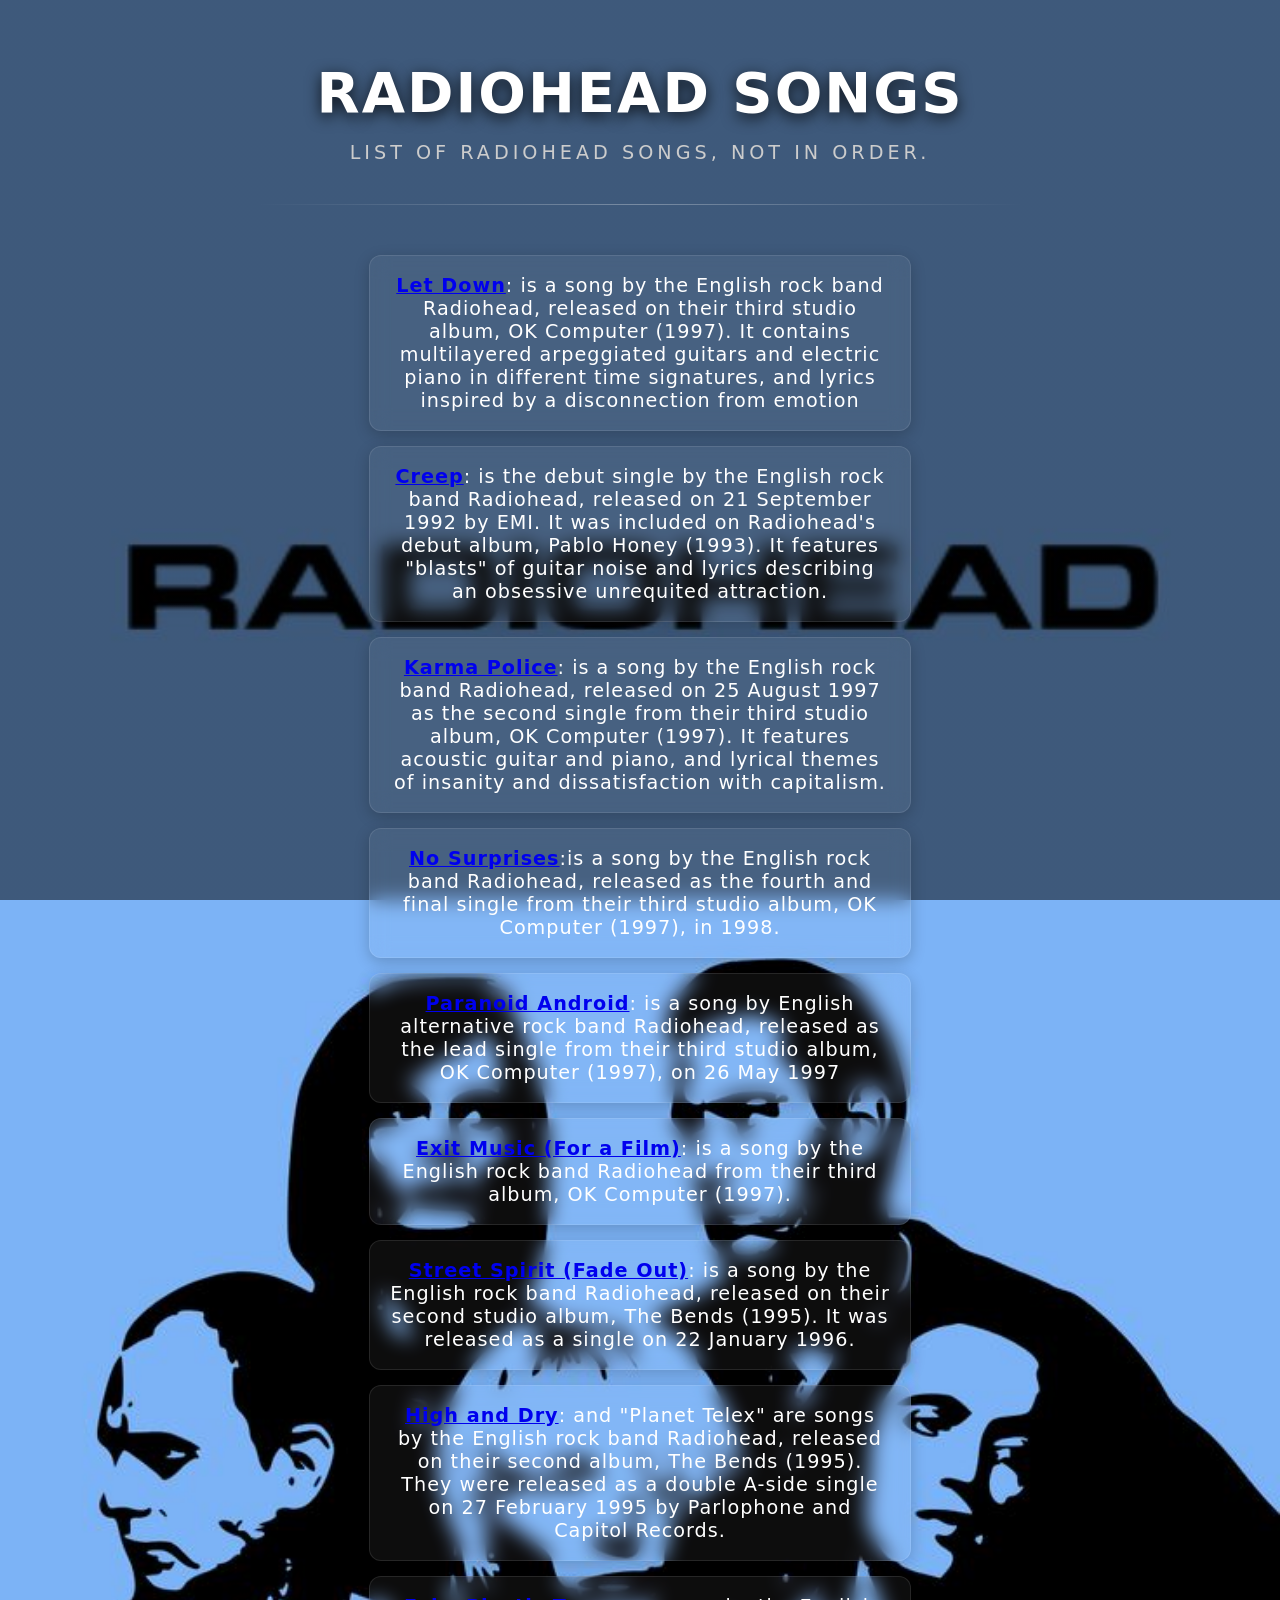
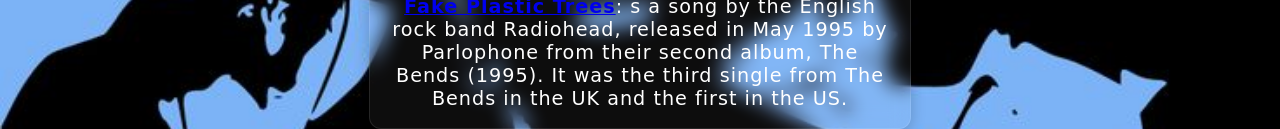
==== index.html @ 6591ab30 "Initialize Radiohead project correctly" ====
<!DOCTYPE html>

<html>

<head>
    <meta charset="UTF-8">
    <meta name="viewport" content="width=device-width, initial-scale=1.0">
    <title>Radiohead songs</title>
    <link rel="stylesheet" href="style.css">
</head>

<body>
    
    <!-- <p>
    <img src="backround_image.jpg" alt="image_on_the_top">
    </p> -->
    <h1>Radiohead songs</h1>
    <h2>List of Radiohead songs, not in order.</h2>
    <hr>
    <p><b><a href="https://youtu.be/-Z_NvVMUcG8?si=pH7vmClVKFViu7AR" target="_blank">Let Down</a></b>: is a song by the English rock band Radiohead, released on their third studio album, OK Computer (1997). It contains multilayered arpeggiated guitars and electric piano in different time signatures, and lyrics inspired by a disconnection from emotion
</p>
    <p><b><a href="https://youtu.be/XFkzRNyygfk?si=QvnfgFlh0Fvcb_DE" target="_blank">Creep</a></b>: is the debut single by the English rock band Radiohead, released on 21 September 1992 by EMI. It was included on Radiohead's debut album, Pablo Honey (1993). It features "blasts" of guitar noise and lyrics describing an obsessive unrequited attraction.
</p>
    <p><b><a href="https://youtu.be/1uYWYWPc9HU?si=YZVM4ucukXgcqo3j" target="_blank">Karma Police</a></b>: is a song by the English rock band Radiohead, released on 25 August 1997 as the second single from their third studio album, OK Computer (1997). It features acoustic guitar and piano, and lyrical themes of insanity and dissatisfaction with capitalism.
</p>
    <p><b><a href="https://youtu.be/u5CVsCnxyXg?si=XOezxIeCn2joPNkT" target="_blank">No Surprises</a></b>:is a song by the English rock band Radiohead, released as the fourth and final single from their third studio album, OK Computer (1997), in 1998.
</p>
    <p><b><a href="https://youtu.be/fHiGbolFFGw?si=DJjSUPk3jTbmVTcQ" target="_blank">Paranoid Android</a></b>: is a song by English alternative rock band Radiohead, released as the lead single from their third studio album, OK Computer (1997), on 26 May 1997
</p>
    <p><b><a href="https://youtu.be/50rlHVe6g9Q?si=mz2Ns3L1k79y1ywi">Exit Music (For a Film)</a></b>: is a song by the English rock band Radiohead from their third album, OK Computer (1997). 
</p>    
    <p><b><a href="https://youtu.be/LCJblaUkkfc?si=uQ-FUQJWf47GFmUM" target="_blank">Street Spirit (Fade Out)</a></b>: is a song by the English rock band Radiohead, released on their second studio album, The Bends (1995). It was released as a single on 22 January 1996.
</p>
    <p><b><a href="https://youtu.be/7qFfFVSerQo?si=4aed-6rovI6a7XaD" target="_blank">High and Dry</a></b>: and "Planet Telex" are songs by the English rock band Radiohead, released on their second album, The Bends (1995). They were released as a double A-side single on 27 February 1995 by Parlophone and Capitol Records.
</p>
    <p><b><a href="https://youtu.be/n5h0qHwNrHk?si=2T6STTktTA27NcgD" target="_blank">Fake Plastic Trees</a></b>: s a song by the English rock band Radiohead, released in May 1995 by Parlophone from their second album, The Bends (1995). It was the third single from The Bends in the UK and the first in the US.
</p>
</body>

</html>
---- style.css ----
html,
body {
    height: 100%;
    margin: 0;
    padding: 0;
}

body {
    background-color: #111; /* Rasm tugaganda tagi qora bo'lib turishi uchun */
    background-image: linear-gradient(rgba(0, 0, 0, 0.5), rgba(0, 0, 0, 0.5)),
        url("backround_image.jpg");
    background-size: 100% auto; /* Rasm eniga 100% sig'adi, bo'yi shunga moslashadi */
    background-repeat: no-repeat;
    background-position: top center;
    /* background-attachment: fixed; olib tashlandi, endi rasm va yozuv birga scroll bo'ladi */
    color: white;
    margin: 0;
    min-height: 100vh;
}
h1 {
    text-align: center;
    font-size: 3.5rem;
    font-weight: 700;
    margin-top: 60px;
    margin-bottom: 10px;
    letter-spacing: 2px;
    text-transform: uppercase;
    text-shadow: 0px 4px 15px rgba(0, 0, 0, 0.8);
    font-family: system-ui, -apple-system, sans-serif;
}

h2 {
    text-align: center;
    font-size: 1.2rem;
    font-weight: 300;
    margin-bottom: 40px;
    color: #cccccc;
    letter-spacing: 4px;
    text-transform: uppercase;
    font-family: system-ui, -apple-system, sans-serif;
}

hr {
    border: 0;
    height: 1px;
    background: linear-gradient(90deg, transparent, rgba(255, 255, 255, 0.3), transparent);
    margin-bottom: 50px;
    width: 60%;
}

p {
    color: #ffffff;
    text-align: center;
    font-size: 1.2rem;
    font-weight: 500;
    font-family: system-ui, -apple-system, sans-serif;
    letter-spacing: 1px;
    
    /* Glassmorphism (oynasimon) effekt */
    background: rgba(255, 255, 255, 0.05);
    backdrop-filter: blur(10px);
    -webkit-backdrop-filter: blur(10px);
    border: 1px solid rgba(255, 255, 255, 0.1);
    
    /* O'lcham va shakl */
    max-width: 500px;
    margin: 15px auto;
    padding: 18px 20px;
    border-radius: 12px;
    
    /* Animatsiyalar */
    transition: all 0.4s cubic-bezier(0.175, 0.885, 0.32, 1.275);
    cursor: pointer;
    box-shadow: 0 4px 15px rgba(0, 0, 0, 0.2);
}

p:hover {
    background: rgba(255, 255, 255, 0.15);
    transform: translateY(-5px) scale(1.03);
    border: 1px solid rgba(255, 255, 255, 0.3);
    box-shadow: 0 15px 30px rgba(0, 0, 0, 0.4);
    color: #fff;
}

/* Scrollbar dizaynini chiroyli qilish */
::-webkit-scrollbar {
    width: 8px;
}
::-webkit-scrollbar-track {
    background: #111; 
}
::-webkit-scrollbar-thumb {
    background: rgba(255, 255, 255, 0.3); 
    border-radius: 4px;
}
::-webkit-scrollbar-thumb:hover {
    background: rgba(255, 255, 255, 0.5); 
}
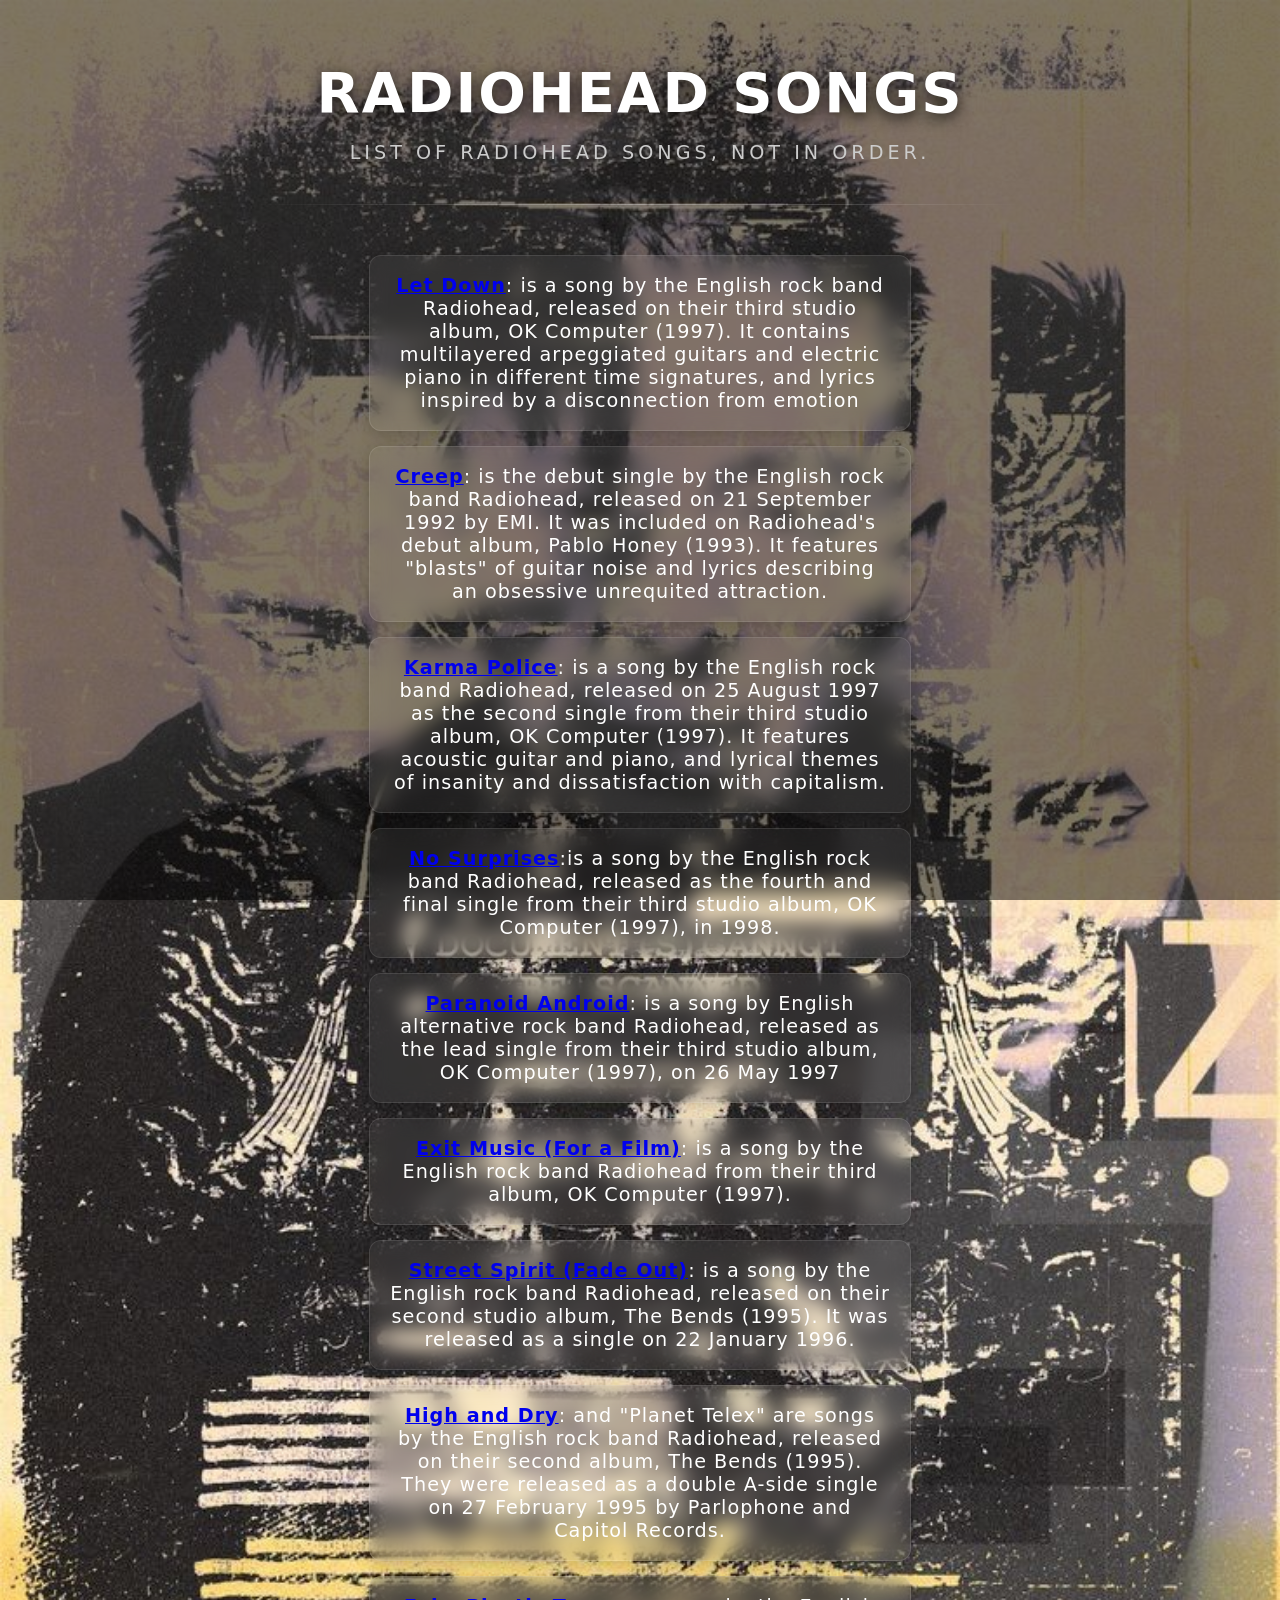
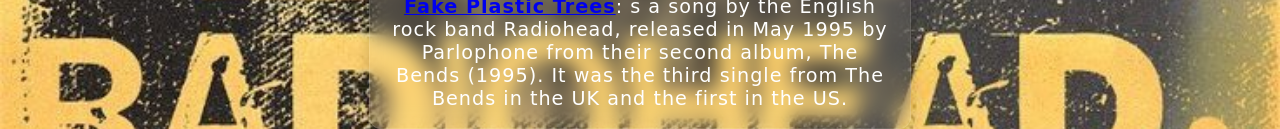
==== commit fca41c6a: "Radiohead" ====
--- a/index.html
+++ b/index.html
@@ -27,7 +27,7 @@
 </p>
     <p><b><a href="https://youtu.be/fHiGbolFFGw?si=DJjSUPk3jTbmVTcQ" target="_blank">Paranoid Android</a></b>: is a song by English alternative rock band Radiohead, released as the lead single from their third studio album, OK Computer (1997), on 26 May 1997
 </p>
-    <p><b><a href="https://youtu.be/50rlHVe6g9Q?si=mz2Ns3L1k79y1ywi">Exit Music (For a Film)</a></b>: is a song by the English rock band Radiohead from their third album, OK Computer (1997). 
+    <p><b><a href="https://youtu.be/50rlHVe6g9Q?si=mz2Ns3L1k79y1ywi" target="_blank">Exit Music (For a Film)</a></b>: is a song by the English rock band Radiohead from their third album, OK Computer (1997). 
 </p>    
     <p><b><a href="https://youtu.be/LCJblaUkkfc?si=uQ-FUQJWf47GFmUM" target="_blank">Street Spirit (Fade Out)</a></b>: is a song by the English rock band Radiohead, released on their second studio album, The Bends (1995). It was released as a single on 22 January 1996.
 </p>
--- a/style.css
+++ b/style.css
@@ -8,7 +8,7 @@
 body {
     background-color: #111; /* Rasm tugaganda tagi qora bo'lib turishi uchun */
     background-image: linear-gradient(rgba(0, 0, 0, 0.5), rgba(0, 0, 0, 0.5)),
-        url("backround_image.jpg");
+        url("background_image.jpg");
     background-size: 100% auto; /* Rasm eniga 100% sig'adi, bo'yi shunga moslashadi */
     background-repeat: no-repeat;
     background-position: top center;
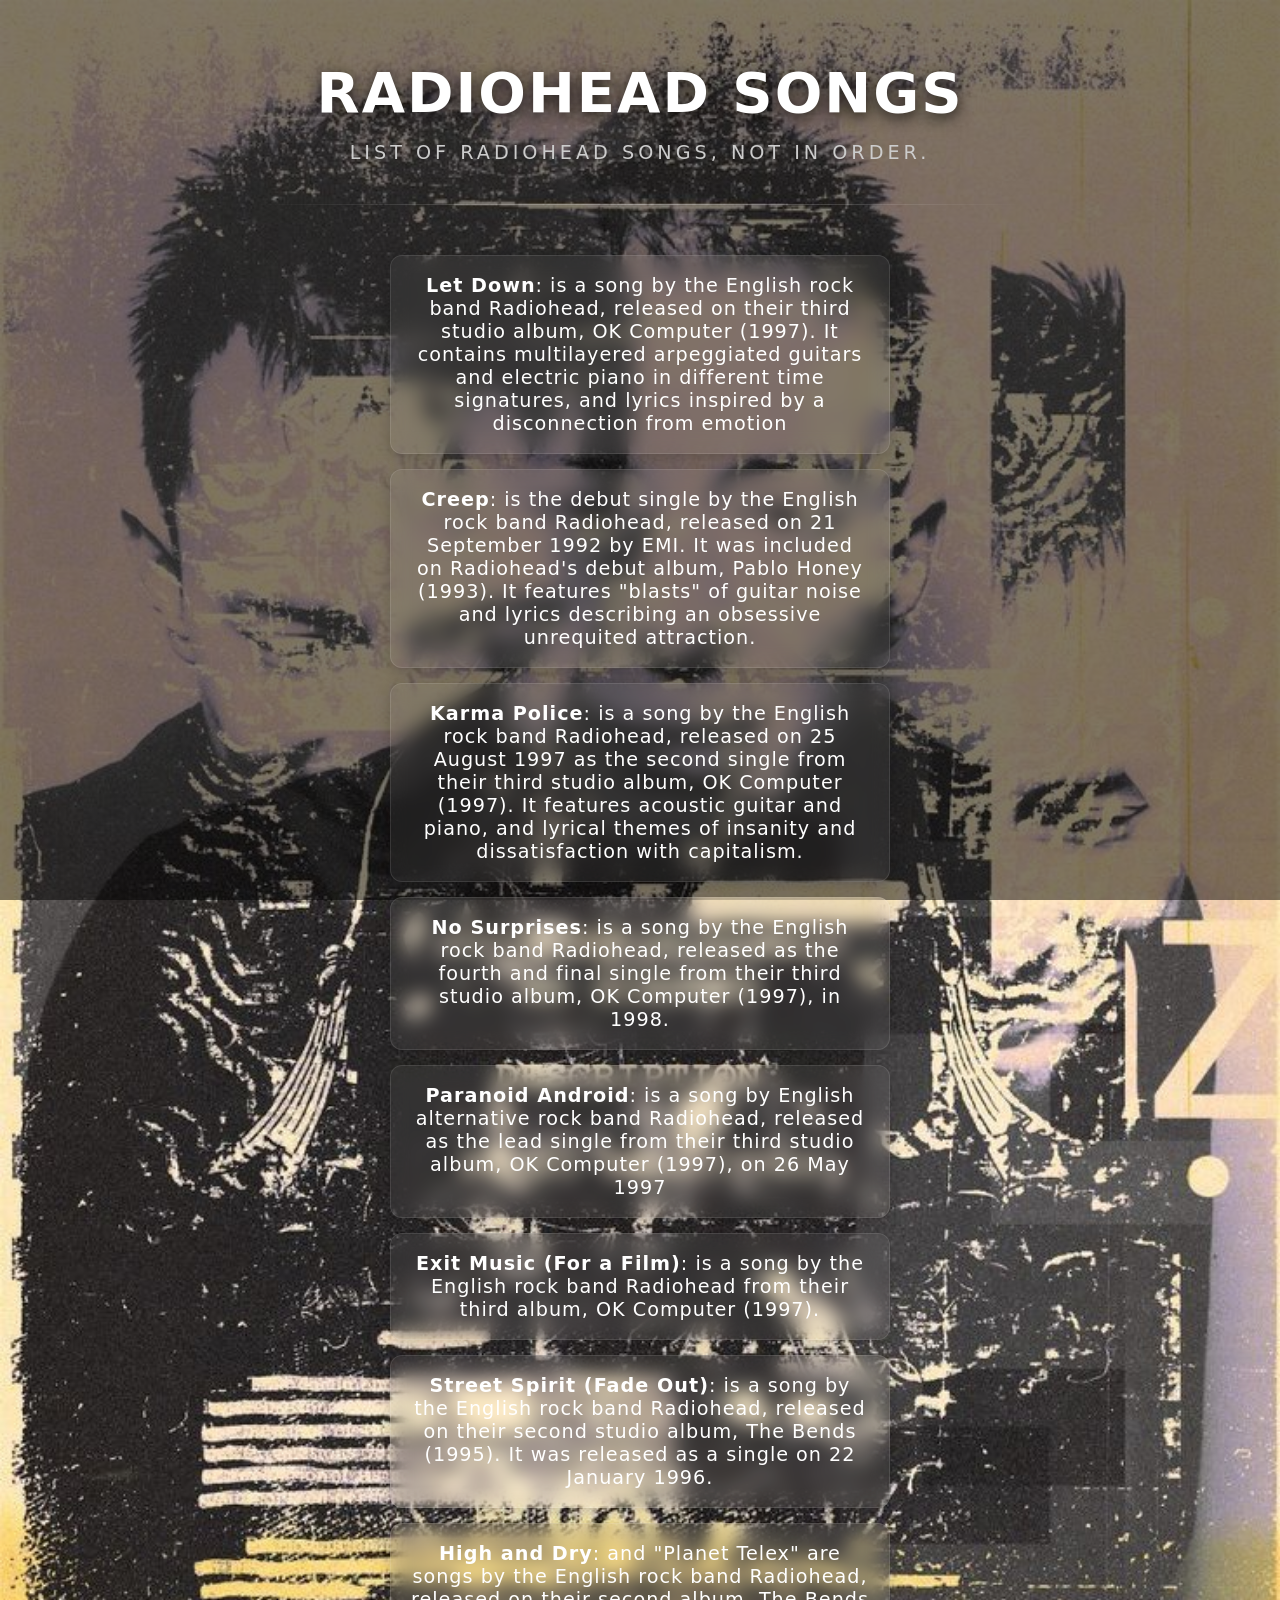
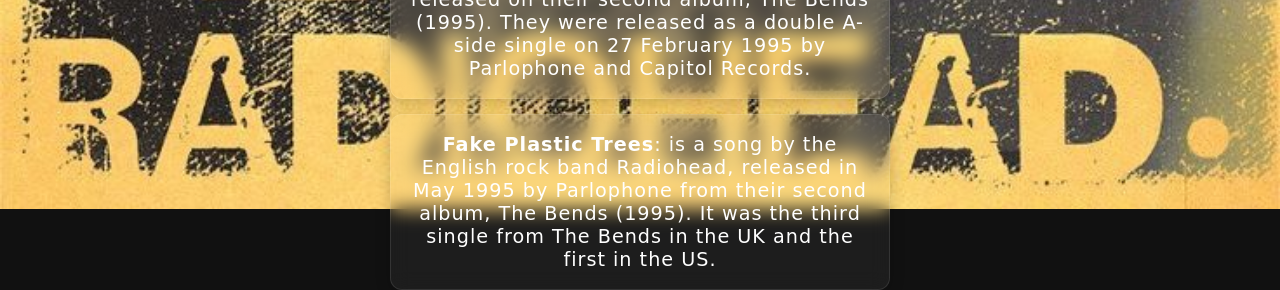
==== commit c15770e9: "Update HTML and CSS: Make entire card clickable with link" ====
--- a/index.html
+++ b/index.html
@@ -17,24 +17,33 @@
     <h1>Radiohead songs</h1>
     <h2>List of Radiohead songs, not in order.</h2>
     <hr>
-    <p><b><a href="https://youtu.be/-Z_NvVMUcG8?si=pH7vmClVKFViu7AR" target="_blank">Let Down</a></b>: is a song by the English rock band Radiohead, released on their third studio album, OK Computer (1997). It contains multilayered arpeggiated guitars and electric piano in different time signatures, and lyrics inspired by a disconnection from emotion
-</p>
-    <p><b><a href="https://youtu.be/XFkzRNyygfk?si=QvnfgFlh0Fvcb_DE" target="_blank">Creep</a></b>: is the debut single by the English rock band Radiohead, released on 21 September 1992 by EMI. It was included on Radiohead's debut album, Pablo Honey (1993). It features "blasts" of guitar noise and lyrics describing an obsessive unrequited attraction.
-</p>
-    <p><b><a href="https://youtu.be/1uYWYWPc9HU?si=YZVM4ucukXgcqo3j" target="_blank">Karma Police</a></b>: is a song by the English rock band Radiohead, released on 25 August 1997 as the second single from their third studio album, OK Computer (1997). It features acoustic guitar and piano, and lyrical themes of insanity and dissatisfaction with capitalism.
-</p>
-    <p><b><a href="https://youtu.be/u5CVsCnxyXg?si=XOezxIeCn2joPNkT" target="_blank">No Surprises</a></b>:is a song by the English rock band Radiohead, released as the fourth and final single from their third studio album, OK Computer (1997), in 1998.
-</p>
-    <p><b><a href="https://youtu.be/fHiGbolFFGw?si=DJjSUPk3jTbmVTcQ" target="_blank">Paranoid Android</a></b>: is a song by English alternative rock band Radiohead, released as the lead single from their third studio album, OK Computer (1997), on 26 May 1997
-</p>
-    <p><b><a href="https://youtu.be/50rlHVe6g9Q?si=mz2Ns3L1k79y1ywi" target="_blank">Exit Music (For a Film)</a></b>: is a song by the English rock band Radiohead from their third album, OK Computer (1997). 
-</p>    
-    <p><b><a href="https://youtu.be/LCJblaUkkfc?si=uQ-FUQJWf47GFmUM" target="_blank">Street Spirit (Fade Out)</a></b>: is a song by the English rock band Radiohead, released on their second studio album, The Bends (1995). It was released as a single on 22 January 1996.
-</p>
-    <p><b><a href="https://youtu.be/7qFfFVSerQo?si=4aed-6rovI6a7XaD" target="_blank">High and Dry</a></b>: and "Planet Telex" are songs by the English rock band Radiohead, released on their second album, The Bends (1995). They were released as a double A-side single on 27 February 1995 by Parlophone and Capitol Records.
-</p>
-    <p><b><a href="https://youtu.be/n5h0qHwNrHk?si=2T6STTktTA27NcgD" target="_blank">Fake Plastic Trees</a></b>: s a song by the English rock band Radiohead, released in May 1995 by Parlophone from their second album, The Bends (1995). It was the third single from The Bends in the UK and the first in the US.
-</p>
+    <a href="https://youtu.be/-Z_NvVMUcG8?si=pH7vmClVKFViu7AR" target="_blank" class="song-card">
+        <p><b>Let Down</b>: is a song by the English rock band Radiohead, released on their third studio album, OK Computer (1997). It contains multilayered arpeggiated guitars and electric piano in different time signatures, and lyrics inspired by a disconnection from emotion</p>
+    </a>
+    <a href="https://youtu.be/XFkzRNyygfk?si=QvnfgFlh0Fvcb_DE" target="_blank" class="song-card">
+        <p><b>Creep</b>: is the debut single by the English rock band Radiohead, released on 21 September 1992 by EMI. It was included on Radiohead's debut album, Pablo Honey (1993). It features "blasts" of guitar noise and lyrics describing an obsessive unrequited attraction.</p>
+    </a>
+    <a href="https://youtu.be/1uYWYWPc9HU?si=YZVM4ucukXgcqo3j" target="_blank" class="song-card">
+        <p><b>Karma Police</b>: is a song by the English rock band Radiohead, released on 25 August 1997 as the second single from their third studio album, OK Computer (1997). It features acoustic guitar and piano, and lyrical themes of insanity and dissatisfaction with capitalism.</p>
+    </a>
+    <a href="https://youtu.be/u5CVsCnxyXg?si=XOezxIeCn2joPNkT" target="_blank" class="song-card">
+        <p><b>No Surprises</b>: is a song by the English rock band Radiohead, released as the fourth and final single from their third studio album, OK Computer (1997), in 1998.</p>
+    </a>
+    <a href="https://youtu.be/fHiGbolFFGw?si=DJjSUPk3jTbmVTcQ" target="_blank" class="song-card">
+        <p><b>Paranoid Android</b>: is a song by English alternative rock band Radiohead, released as the lead single from their third studio album, OK Computer (1997), on 26 May 1997</p>
+    </a>
+    <a href="https://youtu.be/50rlHVe6g9Q?si=mz2Ns3L1k79y1ywi" target="_blank" class="song-card">
+        <p><b>Exit Music (For a Film)</b>: is a song by the English rock band Radiohead from their third album, OK Computer (1997).</p>
+    </a>
+    <a href="https://youtu.be/LCJblaUkkfc?si=uQ-FUQJWf47GFmUM" target="_blank" class="song-card">
+        <p><b>Street Spirit (Fade Out)</b>: is a song by the English rock band Radiohead, released on their second studio album, The Bends (1995). It was released as a single on 22 January 1996.</p>
+    </a>
+    <a href="https://youtu.be/7qFfFVSerQo?si=4aed-6rovI6a7XaD" target="_blank" class="song-card">
+        <p><b>High and Dry</b>: and "Planet Telex" are songs by the English rock band Radiohead, released on their second album, The Bends (1995). They were released as a double A-side single on 27 February 1995 by Parlophone and Capitol Records.</p>
+    </a>
+    <a href="https://youtu.be/n5h0qHwNrHk?si=2T6STTktTA27NcgD" target="_blank" class="song-card">
+        <p><b>Fake Plastic Trees</b>: is a song by the English rock band Radiohead, released in May 1995 by Parlophone from their second album, The Bends (1995). It was the third single from The Bends in the UK and the first in the US.</p>
+    </a>
 </body>
 
 </html>
--- a/style.css
+++ b/style.css
@@ -48,6 +48,21 @@
     width: 60%;
 }
 
+.song-card {
+    display: block;
+    text-decoration: none;
+    color: inherit;
+    max-width: 500px;
+    margin: 15px auto;
+    border-radius: 12px;
+    transition: all 0.4s cubic-bezier(0.175, 0.885, 0.32, 1.275);
+    cursor: pointer;
+}
+
+.song-card:hover {
+    transform: translateY(-5px) scale(1.03);
+}
+
 p {
     color: #ffffff;
     text-align: center;
@@ -63,20 +78,17 @@
     border: 1px solid rgba(255, 255, 255, 0.1);
     
     /* O'lcham va shakl */
-    max-width: 500px;
-    margin: 15px auto;
+    margin: 0;
     padding: 18px 20px;
     border-radius: 12px;
     
     /* Animatsiyalar */
     transition: all 0.4s cubic-bezier(0.175, 0.885, 0.32, 1.275);
-    cursor: pointer;
     box-shadow: 0 4px 15px rgba(0, 0, 0, 0.2);
 }
 
-p:hover {
+.song-card:hover p {
     background: rgba(255, 255, 255, 0.15);
-    transform: translateY(-5px) scale(1.03);
     border: 1px solid rgba(255, 255, 255, 0.3);
     box-shadow: 0 15px 30px rgba(0, 0, 0, 0.4);
     color: #fff;
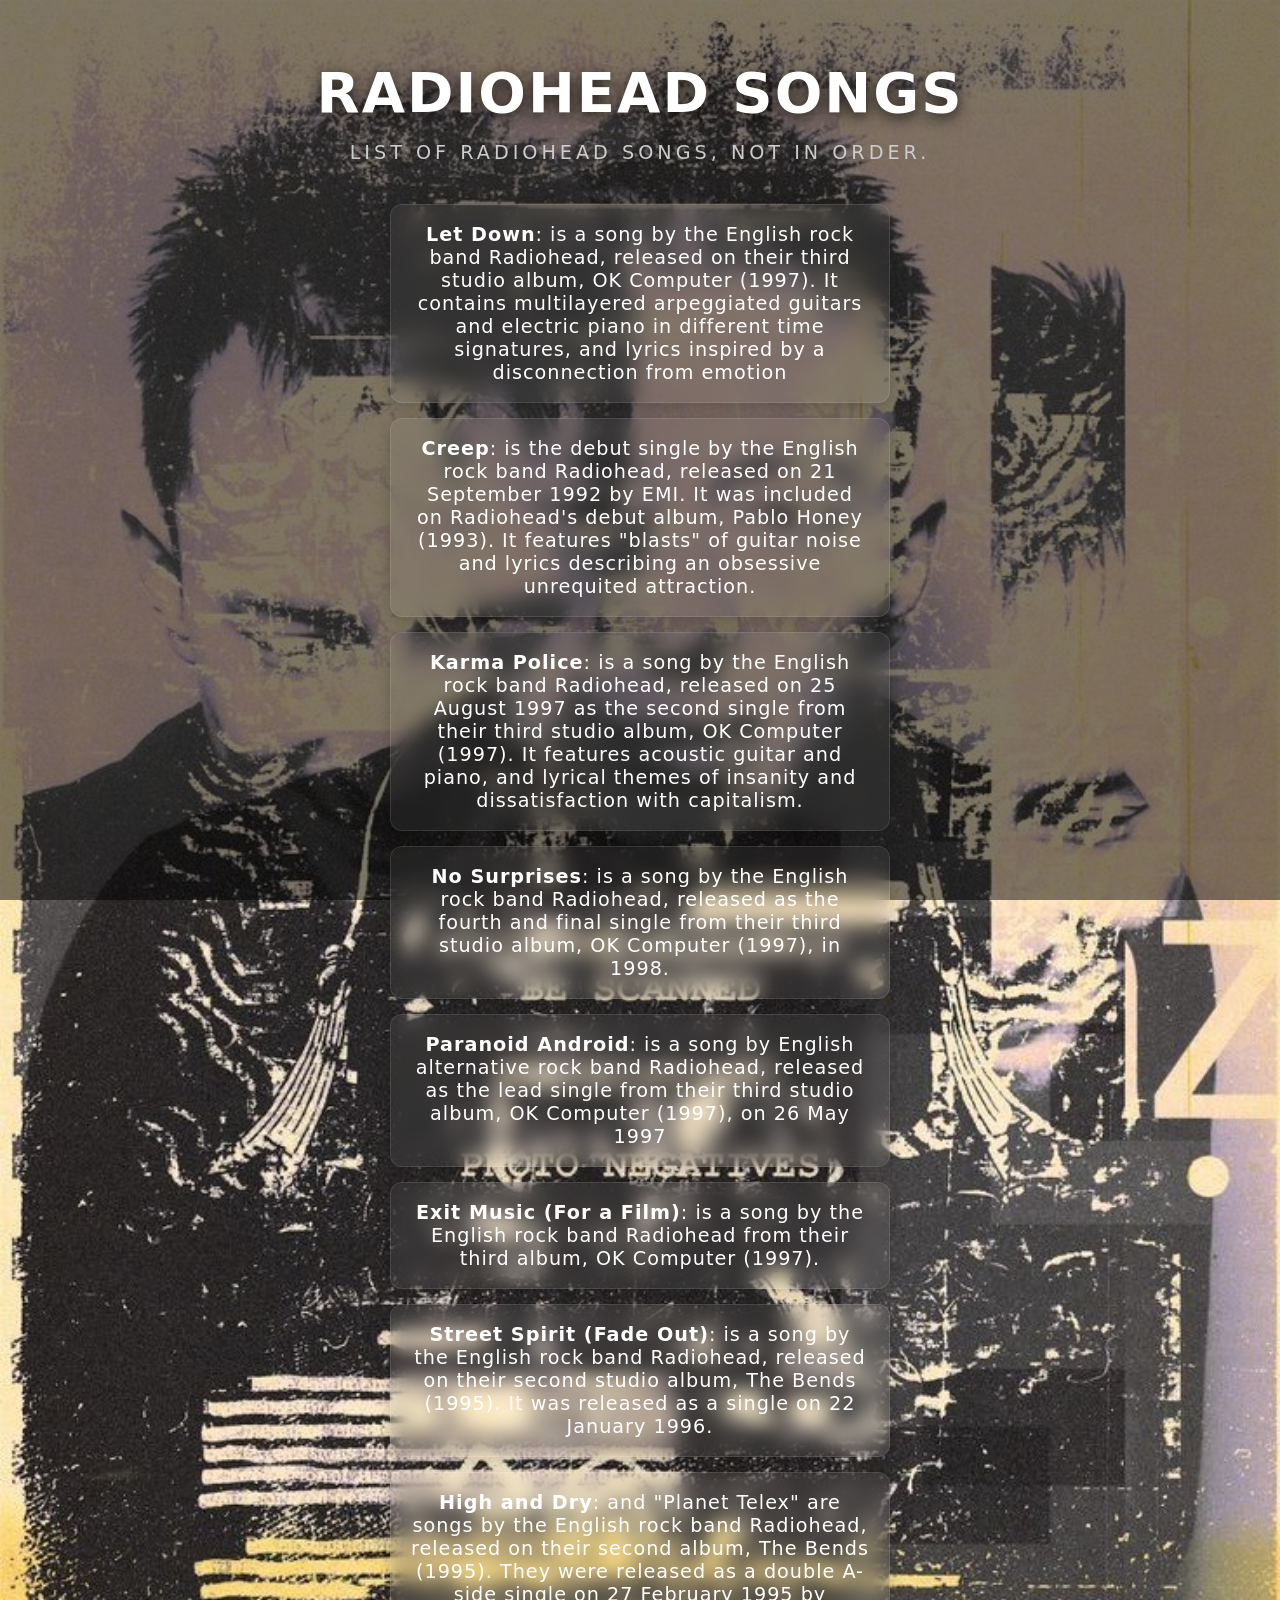
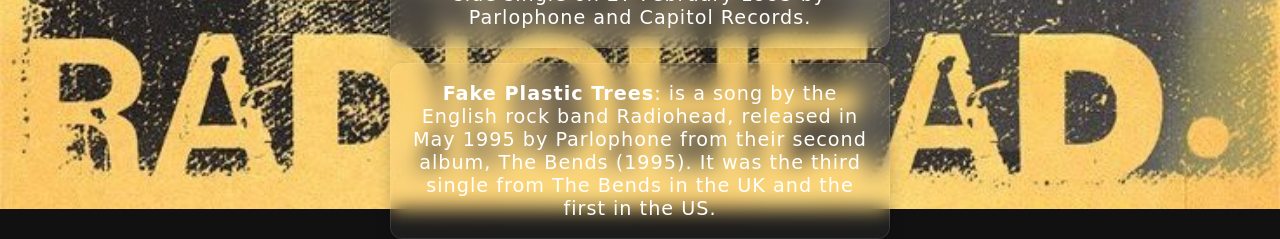
==== commit 1ce7a64d: "Remove horizontal line (hr element) from page" ====
--- a/index.html
+++ b/index.html
@@ -16,7 +16,6 @@
     </p> -->
     <h1>Radiohead songs</h1>
     <h2>List of Radiohead songs, not in order.</h2>
-    <hr>
     <a href="https://youtu.be/-Z_NvVMUcG8?si=pH7vmClVKFViu7AR" target="_blank" class="song-card">
         <p><b>Let Down</b>: is a song by the English rock band Radiohead, released on their third studio album, OK Computer (1997). It contains multilayered arpeggiated guitars and electric piano in different time signatures, and lyrics inspired by a disconnection from emotion</p>
     </a>
--- a/style.css
+++ b/style.css
@@ -38,14 +38,6 @@
     letter-spacing: 4px;
     text-transform: uppercase;
     font-family: system-ui, -apple-system, sans-serif;
-}
-
-hr {
-    border: 0;
-    height: 1px;
-    background: linear-gradient(90deg, transparent, rgba(255, 255, 255, 0.3), transparent);
-    margin-bottom: 50px;
-    width: 60%;
 }
 
 .song-card {
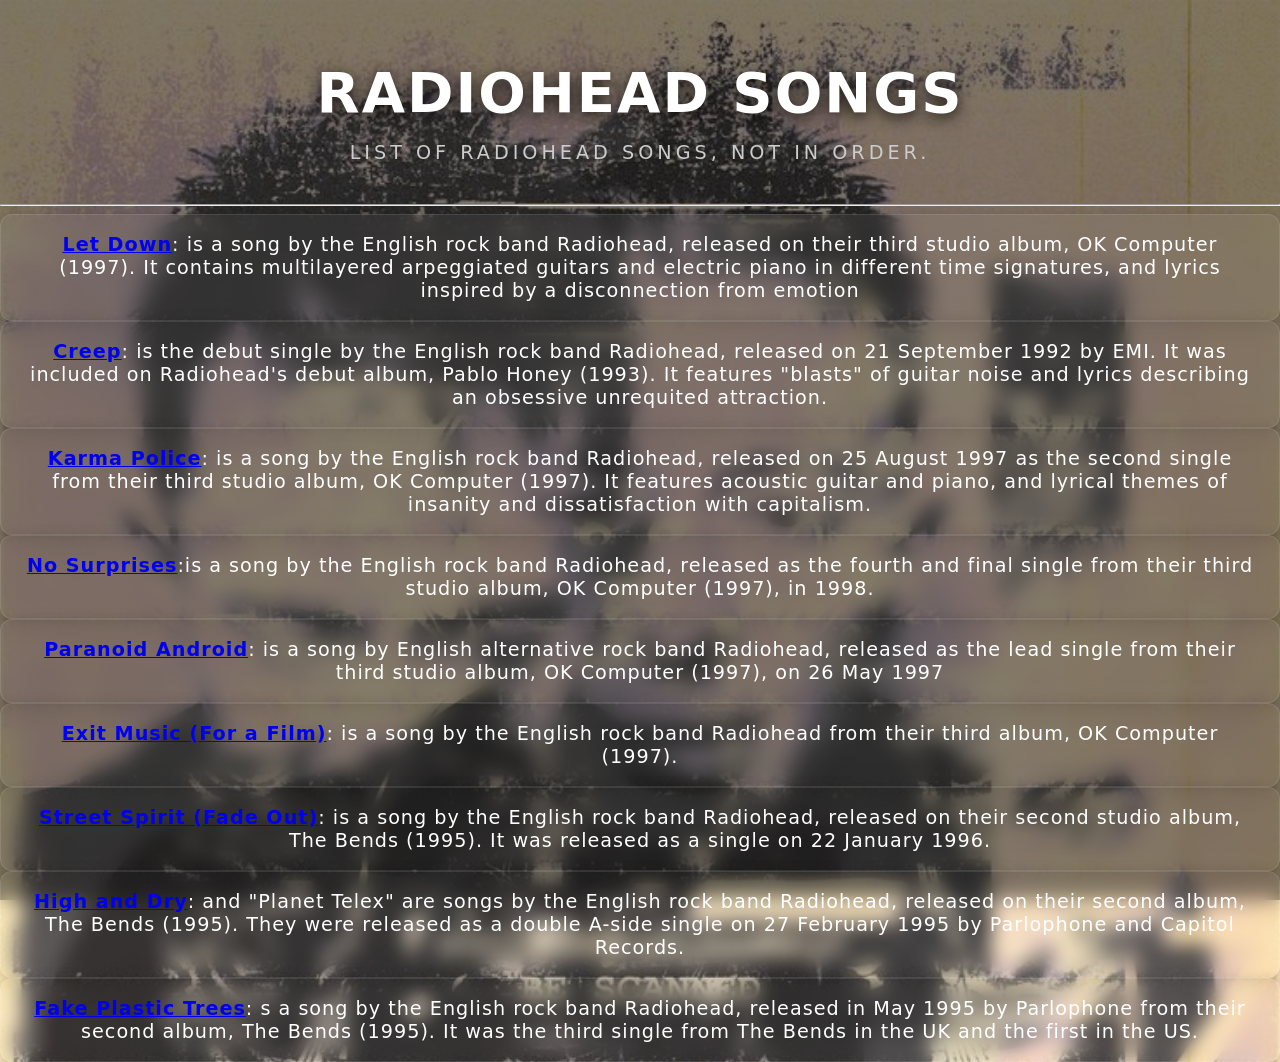
==== commit 0aca9270: "changed something" ====
--- a/index.html
+++ b/index.html
@@ -16,33 +16,25 @@
     </p> -->
     <h1>Radiohead songs</h1>
     <h2>List of Radiohead songs, not in order.</h2>
-    <a href="https://youtu.be/-Z_NvVMUcG8?si=pH7vmClVKFViu7AR" target="_blank" class="song-card">
-        <p><b>Let Down</b>: is a song by the English rock band Radiohead, released on their third studio album, OK Computer (1997). It contains multilayered arpeggiated guitars and electric piano in different time signatures, and lyrics inspired by a disconnection from emotion</p>
-    </a>
-    <a href="https://youtu.be/XFkzRNyygfk?si=QvnfgFlh0Fvcb_DE" target="_blank" class="song-card">
-        <p><b>Creep</b>: is the debut single by the English rock band Radiohead, released on 21 September 1992 by EMI. It was included on Radiohead's debut album, Pablo Honey (1993). It features "blasts" of guitar noise and lyrics describing an obsessive unrequited attraction.</p>
-    </a>
-    <a href="https://youtu.be/1uYWYWPc9HU?si=YZVM4ucukXgcqo3j" target="_blank" class="song-card">
-        <p><b>Karma Police</b>: is a song by the English rock band Radiohead, released on 25 August 1997 as the second single from their third studio album, OK Computer (1997). It features acoustic guitar and piano, and lyrical themes of insanity and dissatisfaction with capitalism.</p>
-    </a>
-    <a href="https://youtu.be/u5CVsCnxyXg?si=XOezxIeCn2joPNkT" target="_blank" class="song-card">
-        <p><b>No Surprises</b>: is a song by the English rock band Radiohead, released as the fourth and final single from their third studio album, OK Computer (1997), in 1998.</p>
-    </a>
-    <a href="https://youtu.be/fHiGbolFFGw?si=DJjSUPk3jTbmVTcQ" target="_blank" class="song-card">
-        <p><b>Paranoid Android</b>: is a song by English alternative rock band Radiohead, released as the lead single from their third studio album, OK Computer (1997), on 26 May 1997</p>
-    </a>
-    <a href="https://youtu.be/50rlHVe6g9Q?si=mz2Ns3L1k79y1ywi" target="_blank" class="song-card">
-        <p><b>Exit Music (For a Film)</b>: is a song by the English rock band Radiohead from their third album, OK Computer (1997).</p>
-    </a>
-    <a href="https://youtu.be/LCJblaUkkfc?si=uQ-FUQJWf47GFmUM" target="_blank" class="song-card">
-        <p><b>Street Spirit (Fade Out)</b>: is a song by the English rock band Radiohead, released on their second studio album, The Bends (1995). It was released as a single on 22 January 1996.</p>
-    </a>
-    <a href="https://youtu.be/7qFfFVSerQo?si=4aed-6rovI6a7XaD" target="_blank" class="song-card">
-        <p><b>High and Dry</b>: and "Planet Telex" are songs by the English rock band Radiohead, released on their second album, The Bends (1995). They were released as a double A-side single on 27 February 1995 by Parlophone and Capitol Records.</p>
-    </a>
-    <a href="https://youtu.be/n5h0qHwNrHk?si=2T6STTktTA27NcgD" target="_blank" class="song-card">
-        <p><b>Fake Plastic Trees</b>: is a song by the English rock band Radiohead, released in May 1995 by Parlophone from their second album, The Bends (1995). It was the third single from The Bends in the UK and the first in the US.</p>
-    </a>
+    <hr>
+    <p><b><a href="https://youtu.be/-Z_NvVMUcG8?si=pH7vmClVKFViu7AR" target="_blank">Let Down</a></b>: is a song by the English rock band Radiohead, released on their third studio album, OK Computer (1997). It contains multilayered arpeggiated guitars and electric piano in different time signatures, and lyrics inspired by a disconnection from emotion
+</p>
+    <p><b><a href="https://youtu.be/XFkzRNyygfk?si=QvnfgFlh0Fvcb_DE" target="_blank">Creep</a></b>: is the debut single by the English rock band Radiohead, released on 21 September 1992 by EMI. It was included on Radiohead's debut album, Pablo Honey (1993). It features "blasts" of guitar noise and lyrics describing an obsessive unrequited attraction.
+</p>
+    <p><b><a href="https://youtu.be/1uYWYWPc9HU?si=YZVM4ucukXgcqo3j" target="_blank">Karma Police</a></b>: is a song by the English rock band Radiohead, released on 25 August 1997 as the second single from their third studio album, OK Computer (1997). It features acoustic guitar and piano, and lyrical themes of insanity and dissatisfaction with capitalism.
+</p>
+    <p><b><a href="https://youtu.be/u5CVsCnxyXg?si=XOezxIeCn2joPNkT" target="_blank">No Surprises</a></b>:is a song by the English rock band Radiohead, released as the fourth and final single from their third studio album, OK Computer (1997), in 1998.
+</p>
+    <p><b><a href="https://youtu.be/fHiGbolFFGw?si=DJjSUPk3jTbmVTcQ" target="_blank">Paranoid Android</a></b>: is a song by English alternative rock band Radiohead, released as the lead single from their third studio album, OK Computer (1997), on 26 May 1997
+</p>
+    <p><b><a href="https://youtu.be/50rlHVe6g9Q?si=mz2Ns3L1k79y1ywi">Exit Music (For a Film)</a></b>: is a song by the English rock band Radiohead from their third album, OK Computer (1997). 
+</p>    
+    <p><b><a href="https://youtu.be/LCJblaUkkfc?si=uQ-FUQJWf47GFmUM" target="_blank">Street Spirit (Fade Out)</a></b>: is a song by the English rock band Radiohead, released on their second studio album, The Bends (1995). It was released as a single on 22 January 1996.
+</p>
+    <p><b><a href="https://youtu.be/7qFfFVSerQo?si=4aed-6rovI6a7XaD" target="_blank">High and Dry</a></b>: and "Planet Telex" are songs by the English rock band Radiohead, released on their second album, The Bends (1995). They were released as a double A-side single on 27 February 1995 by Parlophone and Capitol Records.
+</p>
+    <p><b><a href="https://youtu.be/n5h0qHwNrHk?si=2T6STTktTA27NcgD" target="_blank">Fake Plastic Trees</a></b>: s a song by the English rock band Radiohead, released in May 1995 by Parlophone from their second album, The Bends (1995). It was the third single from The Bends in the UK and the first in the US.
+</p>
 </body>
 
 </html>
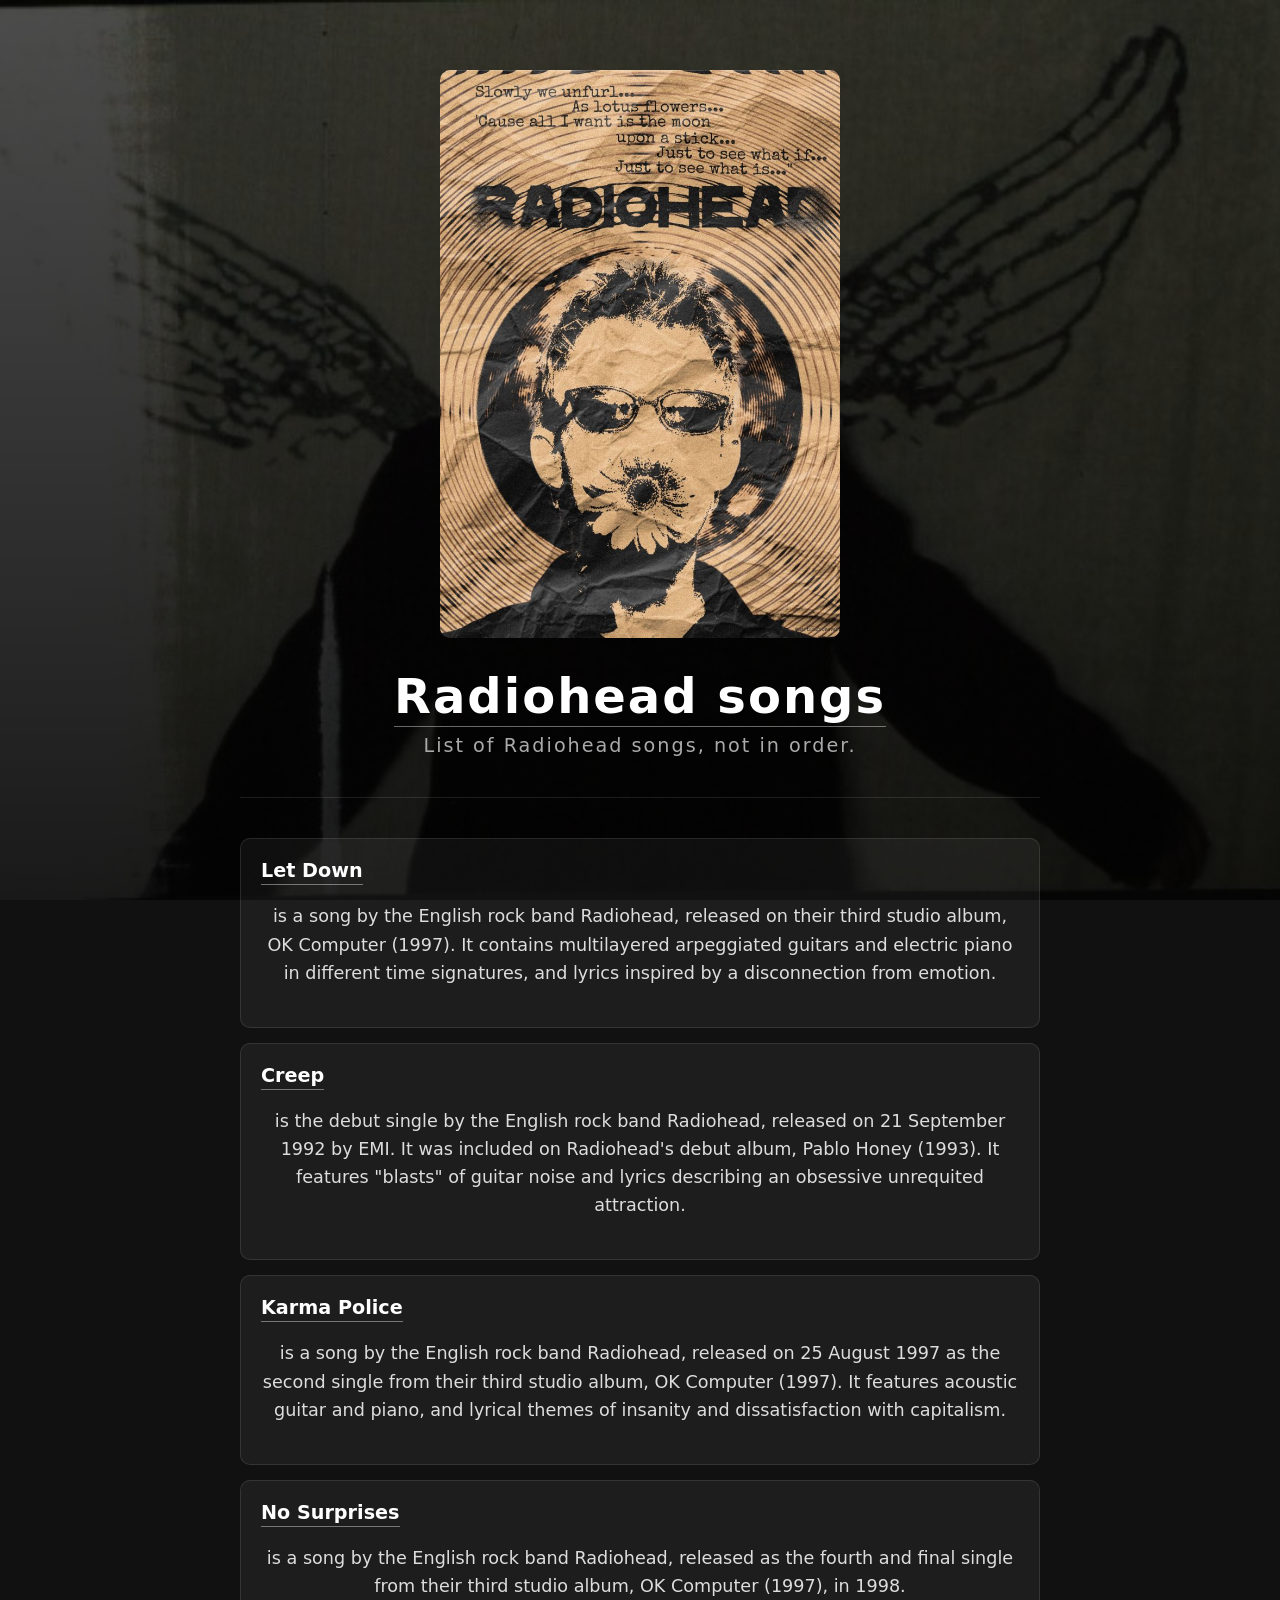
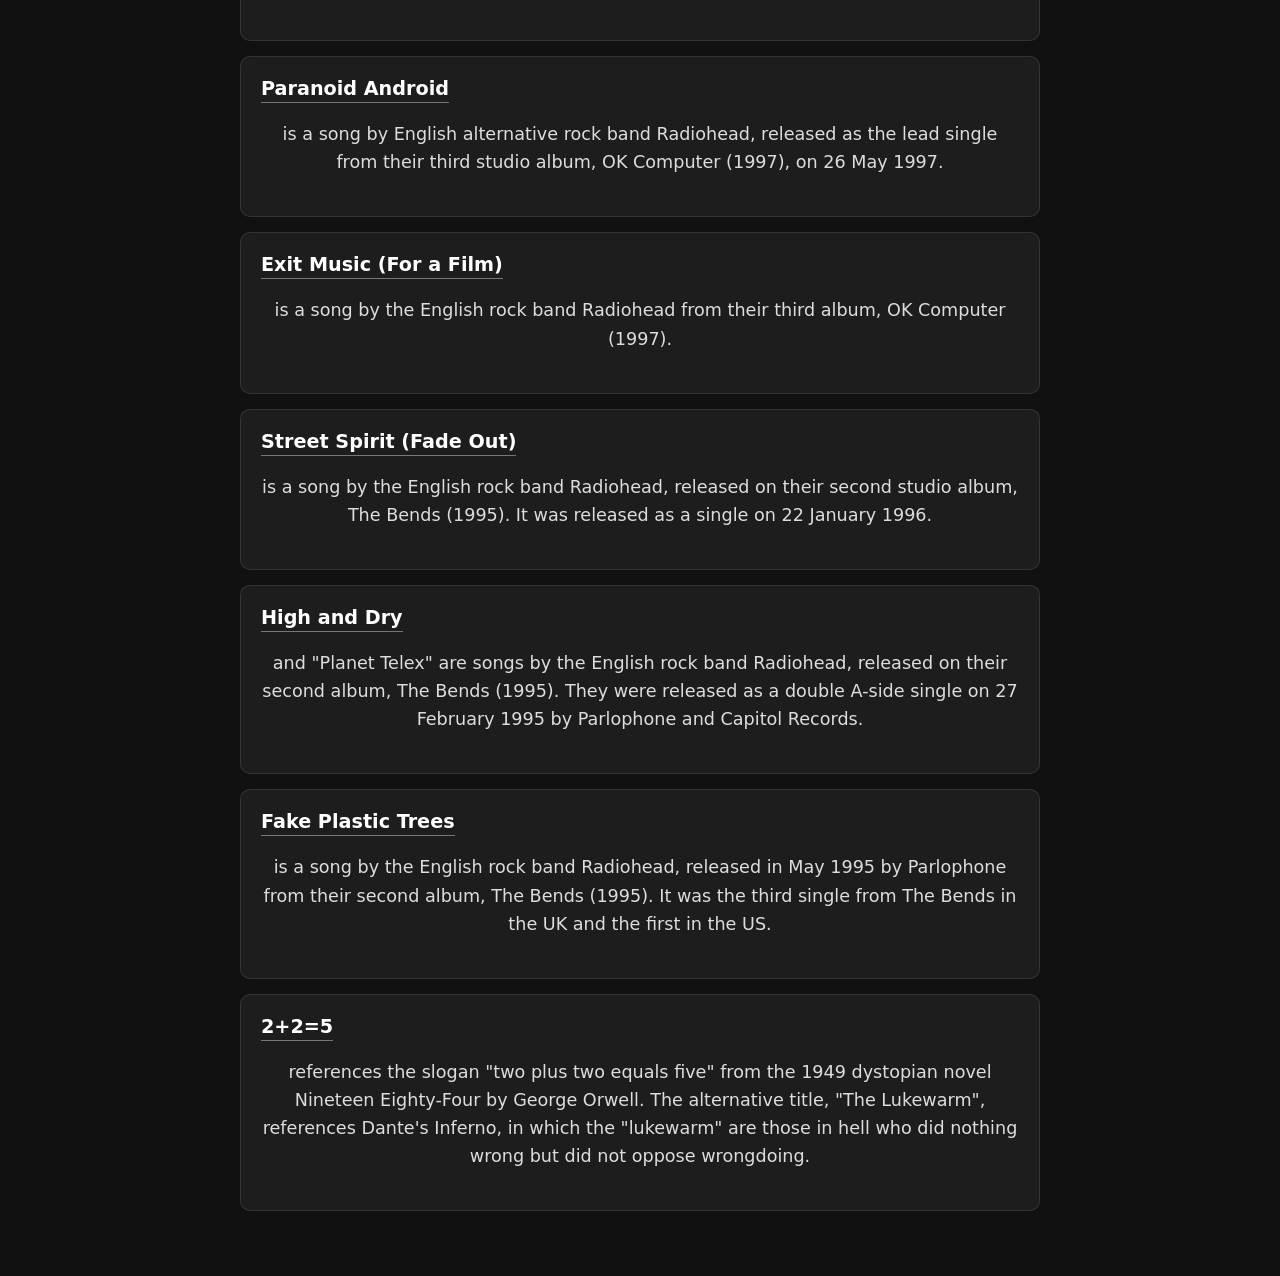
==== commit b7068b33: "........." ====
--- a/index.html
+++ b/index.html
@@ -1,40 +1,181 @@
-<!DOCTYPE html>
+<!doctype html>
+<html lang="en">
+  <head>
+    <meta charset="UTF-8" />
+    <meta name="viewport" content="width=device-width, initial-scale=1.0" />
+    <title>Radiohead songs</title>
+    <link rel="stylesheet" href="style.css" />
+  </head>
 
-<html>
+  <body>
+    <p>
+      <img src="poster.jpg" alt="image_on_the_top" />
+    </p>
+    <h1><a href="radiohead.html" target="_blank">Radiohead songs</a></h1>
+    <h2>List of Radiohead songs, not in order.</h2>
+    <hr />
 
-<head>
-    <meta charset="UTF-8">
-    <meta name="viewport" content="width=device-width, initial-scale=1.0">
-    <title>Radiohead songs</title>
-    <link rel="stylesheet" href="style.css">
-</head>
+    <article class="song">
+      <h3>
+        <a
+          href="https://youtu.be/-Z_NvVMUcG8?si=pH7vmClVKFViu7AR"
+          target="_blank"
+          rel="noopener noreferrer"
+          >Let Down</a
+        >
+      </h3>
+      <p>
+        is a song by the English rock band Radiohead, released on their third
+        studio album, OK Computer (1997). It contains multilayered arpeggiated
+        guitars and electric piano in different time signatures, and lyrics
+        inspired by a disconnection from emotion.
+      </p>
+    </article>
 
-<body>
-    
-    <!-- <p>
-    <img src="backround_image.jpg" alt="image_on_the_top">
-    </p> -->
-    <h1>Radiohead songs</h1>
-    <h2>List of Radiohead songs, not in order.</h2>
-    <hr>
-    <p><b><a href="https://youtu.be/-Z_NvVMUcG8?si=pH7vmClVKFViu7AR" target="_blank">Let Down</a></b>: is a song by the English rock band Radiohead, released on their third studio album, OK Computer (1997). It contains multilayered arpeggiated guitars and electric piano in different time signatures, and lyrics inspired by a disconnection from emotion
-</p>
-    <p><b><a href="https://youtu.be/XFkzRNyygfk?si=QvnfgFlh0Fvcb_DE" target="_blank">Creep</a></b>: is the debut single by the English rock band Radiohead, released on 21 September 1992 by EMI. It was included on Radiohead's debut album, Pablo Honey (1993). It features "blasts" of guitar noise and lyrics describing an obsessive unrequited attraction.
-</p>
-    <p><b><a href="https://youtu.be/1uYWYWPc9HU?si=YZVM4ucukXgcqo3j" target="_blank">Karma Police</a></b>: is a song by the English rock band Radiohead, released on 25 August 1997 as the second single from their third studio album, OK Computer (1997). It features acoustic guitar and piano, and lyrical themes of insanity and dissatisfaction with capitalism.
-</p>
-    <p><b><a href="https://youtu.be/u5CVsCnxyXg?si=XOezxIeCn2joPNkT" target="_blank">No Surprises</a></b>:is a song by the English rock band Radiohead, released as the fourth and final single from their third studio album, OK Computer (1997), in 1998.
-</p>
-    <p><b><a href="https://youtu.be/fHiGbolFFGw?si=DJjSUPk3jTbmVTcQ" target="_blank">Paranoid Android</a></b>: is a song by English alternative rock band Radiohead, released as the lead single from their third studio album, OK Computer (1997), on 26 May 1997
-</p>
-    <p><b><a href="https://youtu.be/50rlHVe6g9Q?si=mz2Ns3L1k79y1ywi">Exit Music (For a Film)</a></b>: is a song by the English rock band Radiohead from their third album, OK Computer (1997). 
-</p>    
-    <p><b><a href="https://youtu.be/LCJblaUkkfc?si=uQ-FUQJWf47GFmUM" target="_blank">Street Spirit (Fade Out)</a></b>: is a song by the English rock band Radiohead, released on their second studio album, The Bends (1995). It was released as a single on 22 January 1996.
-</p>
-    <p><b><a href="https://youtu.be/7qFfFVSerQo?si=4aed-6rovI6a7XaD" target="_blank">High and Dry</a></b>: and "Planet Telex" are songs by the English rock band Radiohead, released on their second album, The Bends (1995). They were released as a double A-side single on 27 February 1995 by Parlophone and Capitol Records.
-</p>
-    <p><b><a href="https://youtu.be/n5h0qHwNrHk?si=2T6STTktTA27NcgD" target="_blank">Fake Plastic Trees</a></b>: s a song by the English rock band Radiohead, released in May 1995 by Parlophone from their second album, The Bends (1995). It was the third single from The Bends in the UK and the first in the US.
-</p>
-</body>
+    <article class="song">
+      <h3>
+        <a
+          href="https://youtu.be/XFkzRNyygfk?si=QvnfgFlh0Fvcb_DE"
+          target="_blank"
+          rel="noopener noreferrer"
+          >Creep</a
+        >
+      </h3>
+      <p>
+        is the debut single by the English rock band Radiohead, released on 21
+        September 1992 by EMI. It was included on Radiohead's debut album, Pablo
+        Honey (1993). It features "blasts" of guitar noise and lyrics describing
+        an obsessive unrequited attraction.
+      </p>
+    </article>
 
-</html>+    <article class="song">
+      <h3>
+        <a
+          href="https://youtu.be/1uYWYWPc9HU?si=YZVM4ucukXgcqo3j"
+          target="_blank"
+          rel="noopener noreferrer"
+          >Karma Police</a
+        >
+      </h3>
+      <p>
+        is a song by the English rock band Radiohead, released on 25 August 1997
+        as the second single from their third studio album, OK Computer (1997).
+        It features acoustic guitar and piano, and lyrical themes of insanity
+        and dissatisfaction with capitalism.
+      </p>
+    </article>
+
+    <article class="song">
+      <h3>
+        <a
+          href="https://youtu.be/u5CVsCnxyXg?si=XOezxIeCn2joPNkT"
+          target="_blank"
+          rel="noopener noreferrer"
+          >No Surprises</a
+        >
+      </h3>
+      <p>
+        is a song by the English rock band Radiohead, released as the fourth and
+        final single from their third studio album, OK Computer (1997), in 1998.
+      </p>
+    </article>
+
+    <article class="song">
+      <h3>
+        <a
+          href="https://youtu.be/fHiGbolFFGw?si=DJjSUPk3jTbmVTcQ"
+          target="_blank"
+          rel="noopener noreferrer"
+          >Paranoid Android</a
+        >
+      </h3>
+      <p>
+        is a song by English alternative rock band Radiohead, released as the
+        lead single from their third studio album, OK Computer (1997), on 26 May
+        1997.
+      </p>
+    </article>
+
+    <article class="song">
+      <h3>
+        <a
+          href="https://youtu.be/50rlHVe6g9Q?si=mz2Ns3L1k79y1ywi"
+          target="_blank"
+          rel="noopener noreferrer"
+          >Exit Music (For a Film)</a
+        >
+      </h3>
+      <p>
+        is a song by the English rock band Radiohead from their third album, OK
+        Computer (1997).
+      </p>
+    </article>
+
+    <article class="song">
+      <h3>
+        <a
+          href="https://youtu.be/LCJblaUkkfc?si=uQ-FUQJWf47GFmUM"
+          target="_blank"
+          rel="noopener noreferrer"
+          >Street Spirit (Fade Out)</a
+        >
+      </h3>
+      <p>
+        is a song by the English rock band Radiohead, released on their second
+        studio album, The Bends (1995). It was released as a single on 22
+        January 1996.
+      </p>
+    </article>
+
+    <article class="song">
+      <h3>
+        <a
+          href="https://youtu.be/7qFfFVSerQo?si=4aed-6rovI6a7XaD"
+          target="_blank"
+          rel="noopener noreferrer"
+          >High and Dry</a
+        >
+      </h3>
+      <p>
+        and "Planet Telex" are songs by the English rock band Radiohead,
+        released on their second album, The Bends (1995). They were released as
+        a double A-side single on 27 February 1995 by Parlophone and Capitol
+        Records.
+      </p>
+    </article>
+
+    <article class="song">
+      <h3>
+        <a
+          href="https://youtu.be/n5h0qHwNrHk?si=2T6STTktTA27NcgD"
+          target="_blank"
+          rel="noopener noreferrer"
+          >Fake Plastic Trees</a
+        >
+      </h3>
+      <p>
+        is a song by the English rock band Radiohead, released in May 1995 by
+        Parlophone from their second album, The Bends (1995). It was the third
+        single from The Bends in the UK and the first in the US.
+      </p>
+    </article>
+
+    <article class="song">
+      <h3>
+        <a
+          href="https://youtu.be/gC--6eo9rEY?si=UGUnbJNdC7Evz_yU"
+          target="_blank"
+          rel="noopener noreferrer"
+          >2+2=5</a
+        >
+      </h3>
+      <p>
+        references the slogan "two plus two equals five" from the 1949 dystopian
+        novel Nineteen Eighty-Four by George Orwell. The alternative title, "The
+        Lukewarm", references Dante's Inferno, in which the "lukewarm" are those
+        in hell who did nothing wrong but did not oppose wrongdoing.
+      </p>
+    </article>
+  </body>
+</html>
--- a/style.css
+++ b/style.css
@@ -1,102 +1,117 @@
-html,
-body {
-    height: 100%;
-    margin: 0;
-    padding: 0;
+p {
+  color: #e0e0e0;
+  text-align: center;
+  font-size: 1.1rem;
+  line-height: 1.6;
+  max-width: 800px;
+  margin: 20px auto;
+}
+img {
+  display: block;
+  max-width: 400px;
+  width: 100%;
+  margin: 0 auto 30px auto;
+  border-radius: 10px;
+}
+* {
+  box-sizing: border-box;
+  margin: 0;
+  padding: 0;
 }
 
 body {
-    background-color: #111; /* Rasm tugaganda tagi qora bo'lib turishi uchun */
-    background-image: linear-gradient(rgba(0, 0, 0, 0.5), rgba(0, 0, 0, 0.5)),
-        url("background_image.jpg");
-    background-size: 100% auto; /* Rasm eniga 100% sig'adi, bo'yi shunga moslashadi */
-    background-repeat: no-repeat;
-    background-position: top center;
-    /* background-attachment: fixed; olib tashlandi, endi rasm va yozuv birga scroll bo'ladi */
-    color: white;
-    margin: 0;
-    min-height: 100vh;
+  background-color: #111;
+  background-image:
+    linear-gradient(rgba(0, 0, 0, 0.7), rgba(0, 0, 0, 0.9)),
+    url("background_image.jpg");
+  background-size: cover;
+  background-position: center;
+  background-attachment: fixed;
+  color: #ffffff;
+  font-family:
+    system-ui,
+    -apple-system,
+    sans-serif;
+  min-height: 100vh;
+  padding: 50px 20px;
 }
+
 h1 {
-    text-align: center;
-    font-size: 3.5rem;
-    font-weight: 700;
-    margin-top: 60px;
-    margin-bottom: 10px;
-    letter-spacing: 2px;
-    text-transform: uppercase;
-    text-shadow: 0px 4px 15px rgba(0, 0, 0, 0.8);
-    font-family: system-ui, -apple-system, sans-serif;
+  text-align: center;
+  font-size: 3rem;
+  font-weight: 700;
+  margin-bottom: 10px;
+  letter-spacing: 2px;
 }
 
 h2 {
-    text-align: center;
-    font-size: 1.2rem;
-    font-weight: 300;
-    margin-bottom: 40px;
-    color: #cccccc;
-    letter-spacing: 4px;
-    text-transform: uppercase;
-    font-family: system-ui, -apple-system, sans-serif;
+  text-align: center;
+  font-size: 1.2rem;
+  font-weight: 300;
+  margin-bottom: 40px;
+  color: #aaaaaa;
+  letter-spacing: 2px;
 }
 
-.song-card {
-    display: block;
-    text-decoration: none;
-    color: inherit;
-    max-width: 500px;
-    margin: 15px auto;
-    border-radius: 12px;
-    transition: all 0.4s cubic-bezier(0.175, 0.885, 0.32, 1.275);
-    cursor: pointer;
+hr {
+  border: none;
+  border-top: 1px solid rgba(255, 255, 255, 0.1);
+  max-width: 800px;
+  margin: 0 auto 40px auto;
 }
 
-.song-card:hover {
-    transform: translateY(-5px) scale(1.03);
+/* Har bir qo'shiq uchun kartochka dizayni */
+.song {
+  max-width: 800px;
+  margin: 0 auto 15px auto;
+  padding: 20px;
+  background: rgba(255, 255, 255, 0.05);
+  border: 1px solid rgba(255, 255, 255, 0.1);
+  border-radius: 10px;
+  transition: 0.3s;
 }
 
-p {
-    color: #ffffff;
-    text-align: center;
-    font-size: 1.2rem;
-    font-weight: 500;
-    font-family: system-ui, -apple-system, sans-serif;
-    letter-spacing: 1px;
-    
-    /* Glassmorphism (oynasimon) effekt */
-    background: rgba(255, 255, 255, 0.05);
-    backdrop-filter: blur(10px);
-    -webkit-backdrop-filter: blur(10px);
-    border: 1px solid rgba(255, 255, 255, 0.1);
-    
-    /* O'lcham va shakl */
-    margin: 0;
-    padding: 18px 20px;
-    border-radius: 12px;
-    
-    /* Animatsiyalar */
-    transition: all 0.4s cubic-bezier(0.175, 0.885, 0.32, 1.275);
-    box-shadow: 0 4px 15px rgba(0, 0, 0, 0.2);
+.song:hover {
+  background: rgba(255, 255, 255, 0.1);
+  border-color: rgba(255, 255, 255, 0.3);
 }
 
-.song-card:hover p {
-    background: rgba(255, 255, 255, 0.15);
-    border: 1px solid rgba(255, 255, 255, 0.3);
-    box-shadow: 0 15px 30px rgba(0, 0, 0, 0.4);
-    color: #fff;
+.song h3 {
+  font-size: 1.2rem;
+  margin-bottom: 10px;
 }
 
-/* Scrollbar dizaynini chiroyli qilish */
+.song p {
+  font-size: 1.1rem;
+  line-height: 1.6;
+  color: #dddddd;
+}
+
+/* Linklar (qo'shiq nomlari) uchun dizayn */
+a {
+  color: #ffffff;
+  text-decoration: none;
+  font-weight: bold;
+  border-bottom: 1px solid rgba(255, 255, 255, 0.4);
+  padding-bottom: 2px;
+}
+
+a:hover {
+  color: #cccccc;
+  border-bottom-color: #ffffff;
+}
+
+/* Scrollbar */
 ::-webkit-scrollbar {
-    width: 8px;
+  width: 8px;
 }
 ::-webkit-scrollbar-track {
-    background: #111; 
+  background: #111;
 }
 ::-webkit-scrollbar-thumb {
-    background: rgba(255, 255, 255, 0.3); 
-    border-radius: 4px;
+  background: rgba(255, 255, 255, 0.3);
+  border-radius: 4px;
 }
 ::-webkit-scrollbar-thumb:hover {
-    background: rgba(255, 255, 255, 0.5); 
-}+  background: rgba(255, 255, 255, 0.5);
+}
